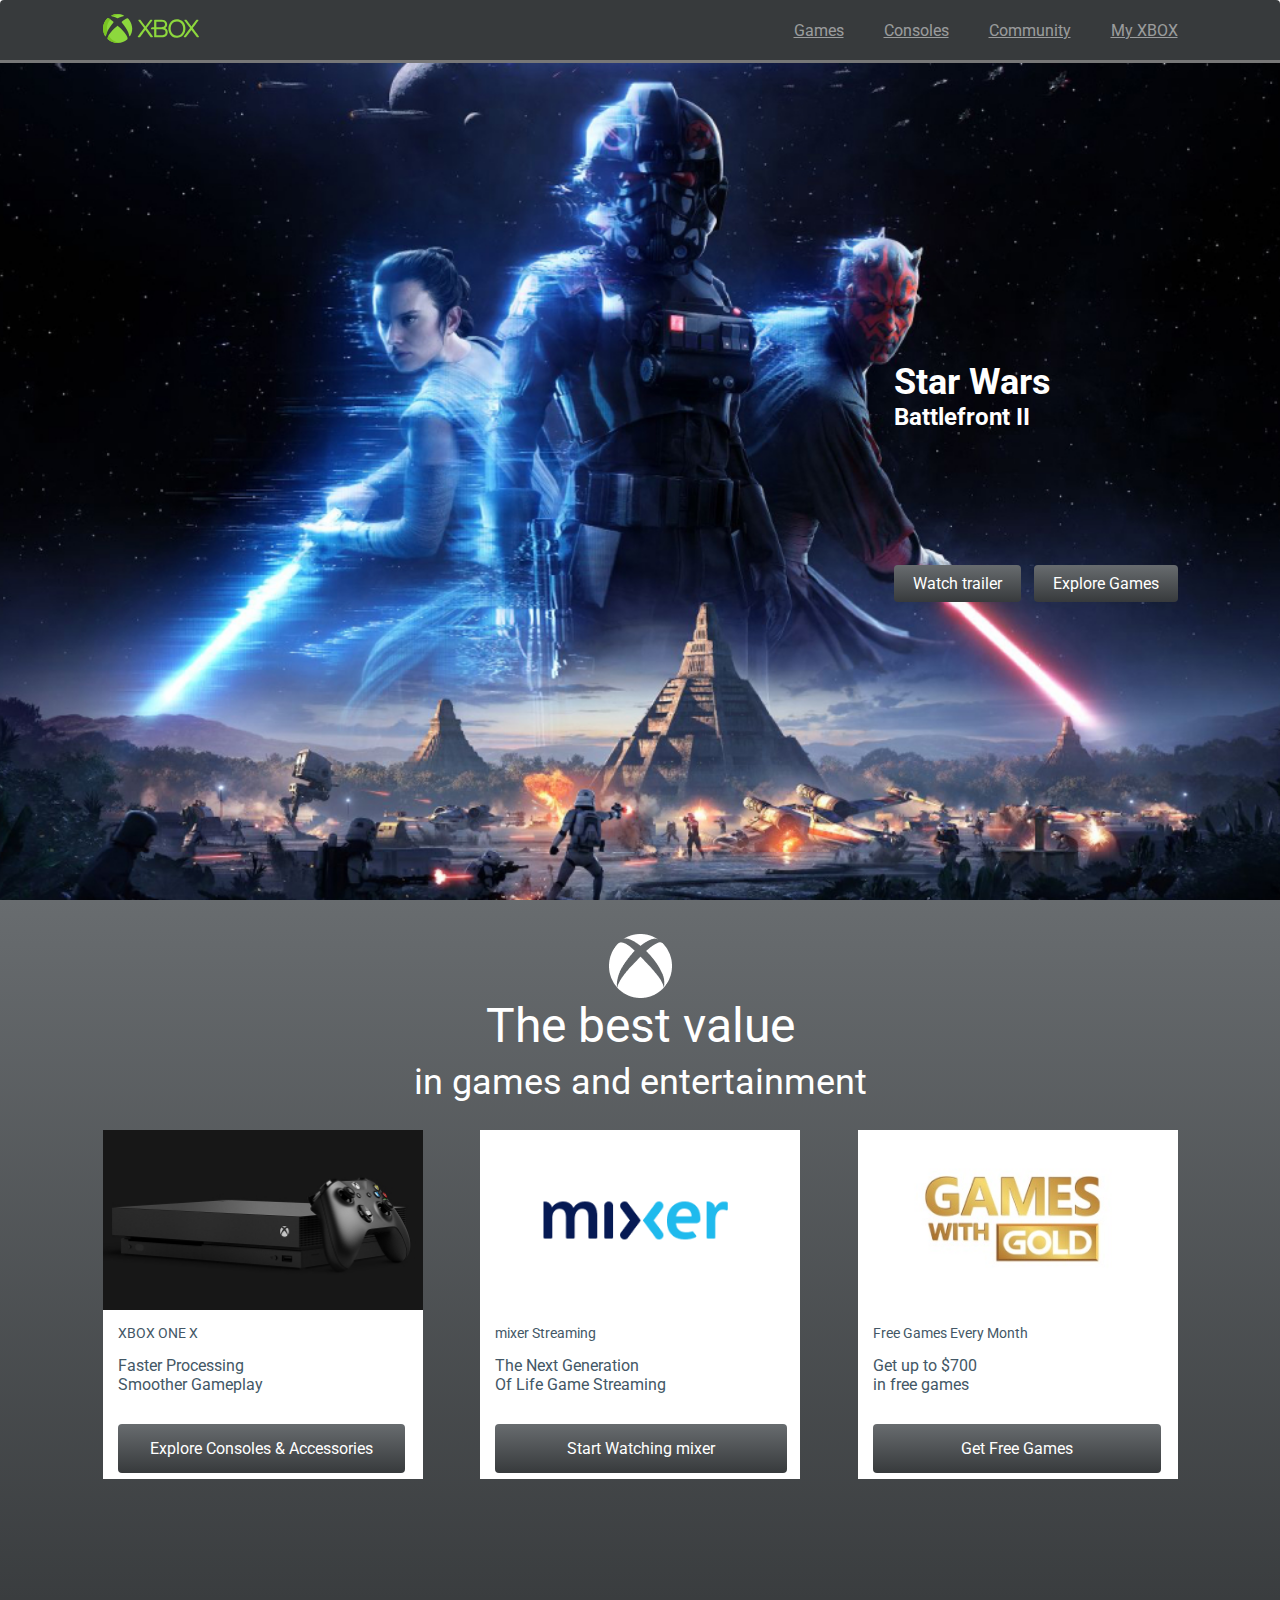
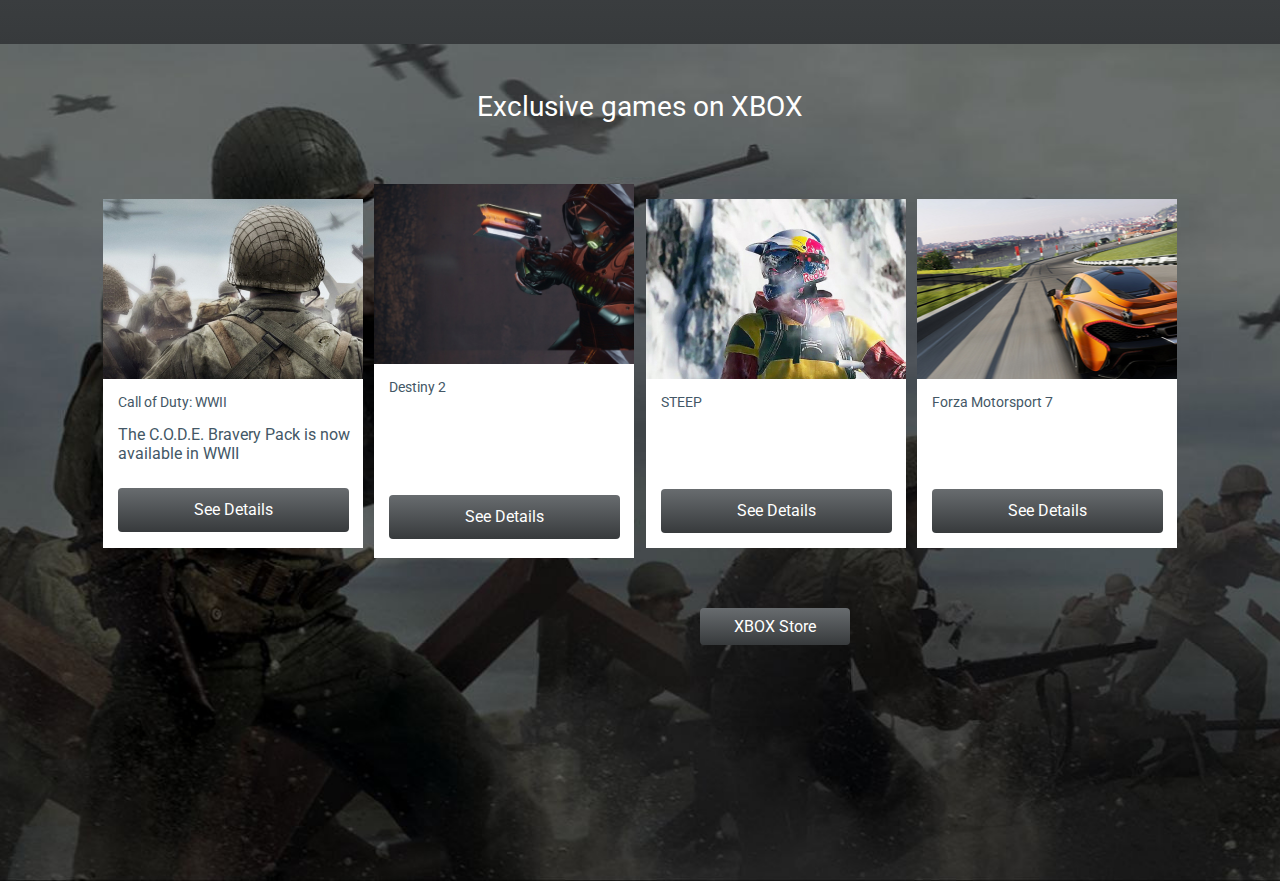
==== index.html @ b5727499 "sohranenie2" ====
<!DOCTYPE html>
<html lang="en">

<head>
  <meta charset="UTF-8">
  <meta http-equiv="X-UA-Compatible" content="IE=edge">
  <meta name="viewport" content="width=device-width, initial-scale=1.0">
  <title>XBox</title>
  <link rel="shortcut icon" href="image//favicon.png" type="image/x-icon">
  <link rel="preconnect" href="https://fonts.googleapis.com">
  <link rel="preconnect" href="https://fonts.gstatic.com" crossorigin>
  <link
    href="https://fonts.googleapis.com/css2?family=Noto+Serif:ital,wght@0,700;1,400&family=Roboto:wght@400;700&display=swap"
    rel="stylesheet">
  <link rel="stylesheet" href="css/style.css">

</head>

<body>

  <header class="header">
    <div class="container-header">

      <button class="menu-icon"><span></span></button>

      <a class="header-logo" href="index.html"><img class="header-image" src="image/logo.svg" alt="logo"></a>
      <div class="menu">
        <nav class="menu-body">
          <ul class="menu-list">
            <li class="menu-item"> <a class="menu-link" href="#">Games</a></li>
            <li class="menu-item"> <a class="menu-link" href="#">Consoles</a></li>
            <li class="menu-item"> <a class="menu-link" href="#">Community</a></li>
            <li class="menu-item"> <a class="menu-link" href="#">My XBOX</a></li>
          </ul>
        </nav>
      </div>
    </div>
  </header>

  <main class="main">
    <section class="promo">
      <div class="container-promo">
        <div class="promo__content">
          <h1 class="promo__title">Star Wars <span>Battlefront II</span> </h1>
          <div class="block-promo-buttons">
            <a href="" class="promo-button">Watch trailer</a>
            <a href="" class="promo-button">Explore Games</a>
          </div>
        </div>
      </div>
    </section>

    <section class="best">
      <div class="container">

        <img src="image/Shape.png" alt="logo" class="best-logo">
        <h2 class="best-title">The best value <span>in games and entertainment</span> </h2>

        <div class="best-info">

          <div class="best-cart">
            <div class="best-cart-imge"></div>
            <p class="best-cart-titlee">XBOX ONE X</p>
            <p class="best-cart-texte">Faster Processing <span>Smoother Gameplay</span></p>
            <div class="best-cart-buttonse">
              <a href="" class="best-cart-buttone">Explore Consoles & Accessories</a>
            </div>

          </div>

          <div class="best-cart">
            <div class="best-cart-imgq"></div>
            <p class="best-cart-titleq">mixer Streaming</p>
            <p class="best-cart-textq">The Next Generation <span>Of Life Game Streaming</span></p>
            <div class="best-cart-buttonsq">
              <a href="" class="best-cart-buttonq">Start Watching mixer</a>
            </div>
          </div>

          <div class="best-cart">
            <div class="best-cart-imgw"></div>
            <p class="best-cart-titlew">Free Games Every Month</p>
            <p class="best-cart-textw">Get up to $700 <span>in free games</span></p>
            <div class="best-cart-buttonsw">
              <a href="" class="best-cart-buttonw">Get Free Games</a>
            </div>
          </div>

        </div>
      </div>

    </section>

    <section class="Exclusive">
      <div class="container-exclusive">

        <h2 class="Exclusive-Title">Exclusive games on XBOX</h2>

        <div class="Exclusivet-info">

          <div class="Exclusive-cart">
            <div class="Exclusive-cart-imge"></div>
            <p class="Exclusive-cart-titlee">Call of Duty: WWII</p>
            <p class="Exclusive-cart-texte">The C.O.D.E. Bravery Pack <span>is now available in WWII </span></p>
            <div class="Exclusive-cart-buttonse">
              <a href="" class="Exclusive-cart-buttone">See Details</a>
            </div>
          </div>

          <div class="Exclusive-cartb">
            <div class="Exclusive-cart-imgb"></div>
            <p class="Exclusive-cart-titleb">Destiny 2</p>
            <div class="Exclusive-cart-buttonsb">
              <a href="" class="Exclusive-cart-buttonb">See Details</a>
            </div>
          </div>

          <div class="Exclusive-cart">
            <div class="Exclusive-cart-imgf"></div>
            <p class="Exclusive-cart-titlef">STEEP</p>
            <div class="Exclusive-cart-buttonsf">
              <a href="" class="Exclusive-cart-buttonf">See Details</a>
            </div>
          </div>

          <div class="Exclusive-cart">
            <div class="Exclusive-cart-imgm"></div>
            <p class="Exclusive-cart-titlem">Forza Motorsport 7</p>
            <div class="Exclusive-cart-buttonsm">
              <a href="" class="Exclusive-cart-buttonm">See Details</a>
            </div>
          </div>

        </div>
      </div>

      <div class="Exclusive-link-button">
        <a href="" class="Exclusive-link">XBOX Store</a>
      </div>

    </section>

  </main>

  <script src="js/script.js"></script>

  <footer class="footer">

  </footer>

</body>

</html>
---- css/style.css ----
/* font-family: 'Noto Serif', serif;
font-family: 'Roboto', sans-serif; */

* {
  margin: 0;
  padding: 0;
  box-sizing: border-box;
}

body {
  font-family: "Roboto", sans-serif;
}

.a {
  font-family: inherit;
}

.header {
  background: #373a3c;
  border-radius: 4px 4px 0 0;
  border-bottom: 3px solid #777;
}

.container-header {
  max-width: 1105px;
  margin: 0 auto;
  padding: 0 15px;
  display: flex;
  align-items: center;
  justify-content: space-between;
  height: 60px;
}

/*
.header-logo {
}

.header-image {
}

.menu {
}

.menu-body {
}
*/

.menu-list {
  display: flex;
  align-items: center;
}

.menu-item {
  list-style: none;
  margin-left: 40px;
}

.menu-link {
  font-size: 16px;
  line-height: 16px;
  color: rgba(255, 255, 255, 0.5);
  transition: all 0.5s ease 0;
  text-emphasis: none;
}

.menu-link:hover {
  color: white;
  text-shadow: 0 0 5px white;
}

.promo {
  background: url(../image/bg2.jpg) no-repeat center / cover;
  height: calc(100vh - 63px);
}

.container-promo {
  max-width: 1105px;
  margin: 0 auto;
  padding: 0 15px;
  height: 100%;
  display: flex;
  align-items: center;
  justify-content: flex-end;
}

.promo__title {
  font-size: 36px;
  line-height: 42px;
  color: #ffffff;
  margin-bottom: 134px;
}
.promo__title span {
  display: block;
  font-size: 24px;
  line-height: 28px;
}

.block-promo-buttons {
  display: flex;
  align-items: center;
  column-gap: 13px;
}

.promo-button {
  padding: 8px 19px;
  background: linear-gradient(180deg, #686c6f 0%, #373a3c 100%);
  border-radius: 4px;
  font-size: 16px;
  line-height: 21px;
  color: #ffffff;
  text-decoration: none;
  transition: all 0.5s ease 0;
}

.promo-button:hover {
  background: linear-gradient(180deg, #8dd83d 0%, #8dd83d 100%);
}

.best {
  padding: 34px 0 165px 0;
  background: linear-gradient(180deg, #686c6f 0%, #373a3c 100%);
}

.best-logo {
  display: block;
  margin: 0 auto;
}

.best-title {
  text-align: center;
  font-size: 48px;
  line-height: 56px;
  color: #ffffff;
  font-weight: 400;
}

.best-title span {
  display: block;
  font-size: 36px;
}

.container {
  max-width: 1105px;
  margin: 0 auto;
  padding: 0 15px;
}

.best-info {
  display: flex;
  justify-content: space-between;
}

.best-cart-imge {
  height: 180px;
  margin-bottom: 15px;
  background: url(../image/xbox-one-x.jpg) no-repeat center / cover;
}

.best-cart-imgq {
  height: 180px;
  margin-bottom: 15px;
  background: url(../image/mixer-logo.jpg) no-repeat center / cover;
}

.best-cart-imgw {
  height: 180px;
  margin-bottom: 15px;
  background: url(../image/1c93fdc8-0f06-4f34-a54c-7ac2a45c58ae.jpg) no-repeat
    center / cover;
}

.best-cart-texte {
  color: #435766;
  margin-left: 15px;
  padding-top: 15px;
}

.best-cart-textq {
  color: #435766;
  margin-left: 15px;
  padding-top: 15px;
}

.best-cart-textw {
  color: #435766;
  margin-left: 15px;
  padding-top: 15px;
}

.best-cart {
  margin-top: 20px;
  flex: 0 0 320px;
  background: #fff;
}

.best-cart-titlee {
  margin-left: 15px;
  color: #435766;
  font-size: 14px;
}

.best-cart-titleq {
  margin-left: 15px;
  color: #435766;
  font-size: 14px;
}

.best-cart-titlew {
  margin-left: 15px;
  color: #435766;
  font-size: 14px;
}

.best-cart-texte span {
  display: block;
  padding-bottom: 25px;
}

.best-cart-textq span {
  display: block;
  padding-bottom: 25px;
}

.best-cart-textw span {
  display: block;
  padding-bottom: 25px;
}

.best-cart-buttonw {
  padding: 15px 88px;
  background: linear-gradient(180deg, #686c6f 0%, #373a3c 100%);
  border-radius: 4px;
  font-size: 16px;
  line-height: 60px;
  color: #ffffff;
  text-decoration: none;
  transition: all 0.5s ease 0;
  margin-left: 15px;
}

.best-cart-buttonq {
  padding: 15px 72px;
  background: linear-gradient(180deg, #686c6f 0%, #373a3c 100%);
  border-radius: 4px;
  font-size: 16px;
  line-height: 60px;
  color: #ffffff;
  text-decoration: none;
  transition: all 0.5s ease 0;
  margin-left: 15px;
}

.best-cart-buttone {
  padding: 15px 32px;
  background: linear-gradient(180deg, #686c6f 0%, #373a3c 100%);
  border-radius: 4px;
  font-size: 16px;
  line-height: 60px;
  color: #ffffff;
  text-decoration: none;
  transition: all 0.5s ease 0;
  margin-left: 15px;
}

.best-cart-buttone:hover {
  background: linear-gradient(180deg, #8dd83d 0%, #8dd83d 100%);
}

.best-cart-buttonq:hover {
  background: linear-gradient(180deg, #8dd83d 0%, #8dd83d 100%);
}

.best-cart-buttonw:hover {
  background: linear-gradient(180deg, #8dd83d 0%, #8dd83d 100%);
}

.Exclusive {
  background: url(../image/Rectanglehh.jpg) no-repeat center / cover;
  height: calc(100vh - 63px);
}

.container-exclusive {
  max-width: 1105px;
  margin: 0 auto;
  padding: 0 15px;
}

.Exclusive-Title {
  text-align: center;
  font-size: 28px;
  line-height: 125px;
  color: #ffffff;
  font-weight: 400;
}

.Exclusivet-info {
  display: flex;
  justify-content: space-between;
}

.Exclusive-cart {
  margin-top: 30px;
  flex: 0 0 260px;
  background: #fff;
  margin-bottom: 10px;
}

.Exclusive-cartb {
  margin-top: 15px;
  flex: 0 0 260px;
  background: #fff;
}

.Exclusive-cart-imge {
  height: 180px;
  margin-bottom: 15px;
  background: url(../image/img.jpg) no-repeat center / cover;
}

.Exclusive-cart-buttonse {
  display: flex;
  align-items: center;
  column-gap: 13px;
}

.Exclusive-cart-titlee {
  margin-left: 15px;
  color: #435766;
  font-size: 14px;
}

.Exclusive-cart-texte {
  color: #435766;
  margin-left: 15px;
  padding-top: 15px;
}

.Exclusive-cart-buttone {
  padding: 1px 76px;
  margin-top: 25px;
  background: linear-gradient(180deg, #686c6f 0%, #373a3c 100%);
  border-radius: 4px;
  font-size: 16px;
  line-height: 42px;
  color: #ffffff;
  text-decoration: none;
  transition: all 0.5s ease 0;
  margin-left: 15px;
  margin-bottom: 15px;
}

.Exclusive-cart-buttone:hover {
  background: linear-gradient(180deg, #8dd83d 0%, #8dd83d 100%);
}

/*--------------------------------------------------------------------------------------------------------------------------*/

.Exclusive-cart-imgb {
  height: 180px;
  margin-bottom: 15px;
  background: url(../image/imgl.jpg) no-repeat center / cover;
}

.Exclusive-cart-buttonsb {
  display: flex;
  align-items: center;
  column-gap: 13px;
}

.Exclusive-cart-titleb {
  margin-left: 15px;
  color: #435766;
  font-size: 14px;
}

.Exclusive-cart-buttonb {
  padding: 1px 76px;
  margin-top: 100px;
  background: linear-gradient(180deg, #686c6f 0%, #373a3c 100%);
  border-radius: 4px;
  font-size: 16px;
  line-height: 42px;
  color: #ffffff;
  text-decoration: none;
  transition: all 0.5s ease 0;
  margin-left: 15px;
  margin-bottom: 15px;
}

.Exclusive-cart-buttonb:hover {
  background: linear-gradient(180deg, #8dd83d 0%, #8dd83d 100%);
}

/*--------------------------------------------------------------------------------------------------------------------------*/

.Exclusive-cart-imgf {
  height: 180px;
  margin-bottom: 15px;
  background: url(../image/imgk.jpg) no-repeat center / cover;
}

.Exclusive-cart-buttonsf {
  display: flex;
  align-items: center;
  column-gap: 13px;
}

.Exclusive-cart-titlef {
  margin-left: 15px;
  color: #435766;
  font-size: 14px;
}

.Exclusive-cart-buttonf {
  padding: 1px 76px;
  margin-top: 78.5px;
  background: linear-gradient(180deg, #686c6f 0%, #373a3c 100%);
  border-radius: 4px;
  font-size: 16px;
  line-height: 42px;
  color: #ffffff;
  text-decoration: none;
  transition: all 0.5s ease 0;
  margin-left: 15px;
  margin-bottom: 15px;
}

.Exclusive-cart-buttonf:hover {
  background: linear-gradient(180deg, #8dd83d 0%, #8dd83d 100%);
}

/*--------------------------------------------------------------------------------------------------------------------------*/

.Exclusive-cart-imgm {
  height: 180px;
  margin-bottom: 15px;
  background: url(../image/imgj.jpg) no-repeat center / cover;
}

.Exclusive-cart-buttonsm {
  display: flex;
  align-items: center;
  column-gap: 13px;
}

.Exclusive-cart-titlem {
  margin-left: 15px;
  color: #435766;
  font-size: 14px;
}

.Exclusive-cart-buttonm {
  padding: 1px 76px;
  margin-top: 78.5px;
  background: linear-gradient(180deg, #686c6f 0%, #373a3c 100%);
  border-radius: 4px;
  font-size: 16px;
  line-height: 42px;
  color: #ffffff;
  text-decoration: none;
  transition: all 0.5s ease 0;
  margin-left: 15px;
  margin-bottom: 15px;
}

.Exclusive-cart-buttonm:hover {
  background: linear-gradient(180deg, #8dd83d 0%, #8dd83d 100%);
}

/*--------------------------------------------------------------------------------------------------------------------------*/

.Exclusive-link-button {
  display: flex;
  align-items: center;
  column-gap: 13px;
}

.Exclusive-link {
  margin-top: 50px;
  margin-left: 700px;
  padding: 8px 34px;
  background: linear-gradient(180deg, #686c6f 0%, #373a3c 100%);
  border-radius: 4px;
  font-size: 16px;
  line-height: 21px;
  color: #ffffff;
  text-decoration: none;
  transition: all 0.5s ease 0;
}

.Exclusive-link:hover {
  background: linear-gradient(180deg, #8dd83d 0%, #8dd83d 100%);
}

.menu-icon {
  display: none;
  flex: 0 0 30px;
  height: 18px;
  position: relative;
  background: none;
  border: none;
  cursor: pointer;
}

.menu-icon span,
.menu-icon::before,
.menu-icon::after {
  width: 100%;
  height: 2px;
  position: absolute;
  left: 0;
  z-index: 10;
  background: #ffffff;
  transition: all 0.5s ease 0s;
}

.menu-icon span {
  top: 50%;
  transform: translate(0, -50%);
}

.menu-icon::before,
.menu-icon::after {
  content: "";
}

.menu-icon::before {
  top: 0;
}

.menu-icon::after {
  bottom: 0;
}

.menu-icon.active span {
  transform: scale(0);
}

.menu-icon.active::before {
  top: 50%;
  transform: translate(0, 50%) rotate(-45deg);
}

.menu-icon.active::after {
  top: 50%;
  transform: translate(0, 50%) rotate(45deg);
}

@media (max-width: 750px) {
  .menu-icon {
    display: block;
  }
  .menu-body {
    position: fixed;
    top: -100%;
    left: 0;
    z-index: 1;
    width: 100%;
    height: 100%;
    background: #000;
    transition: all 0.5s ease 0s;
  }
  .menu-body.active {
    top: 0;
  }
  .menu-list {
    display: block;
    padding-top: 70px;
  }

  .menu-item {
    text-align: center;
  }
}
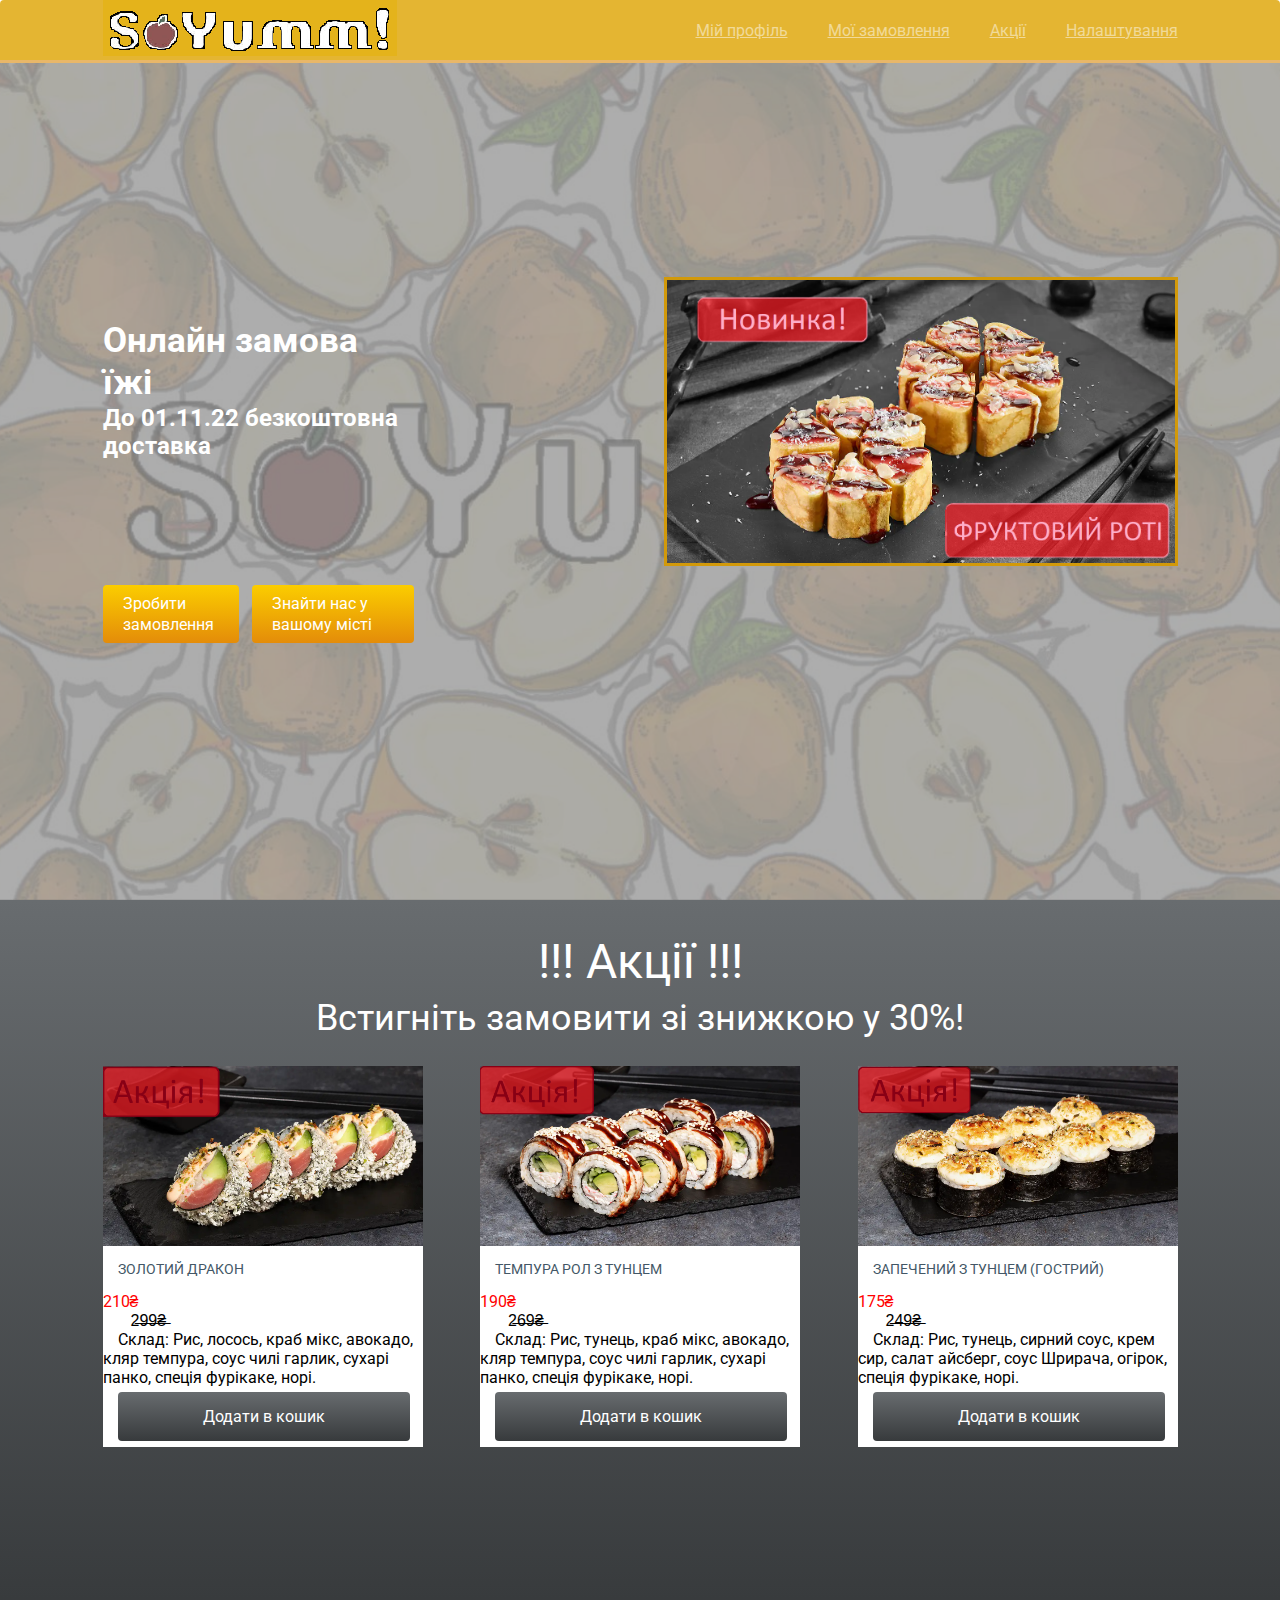
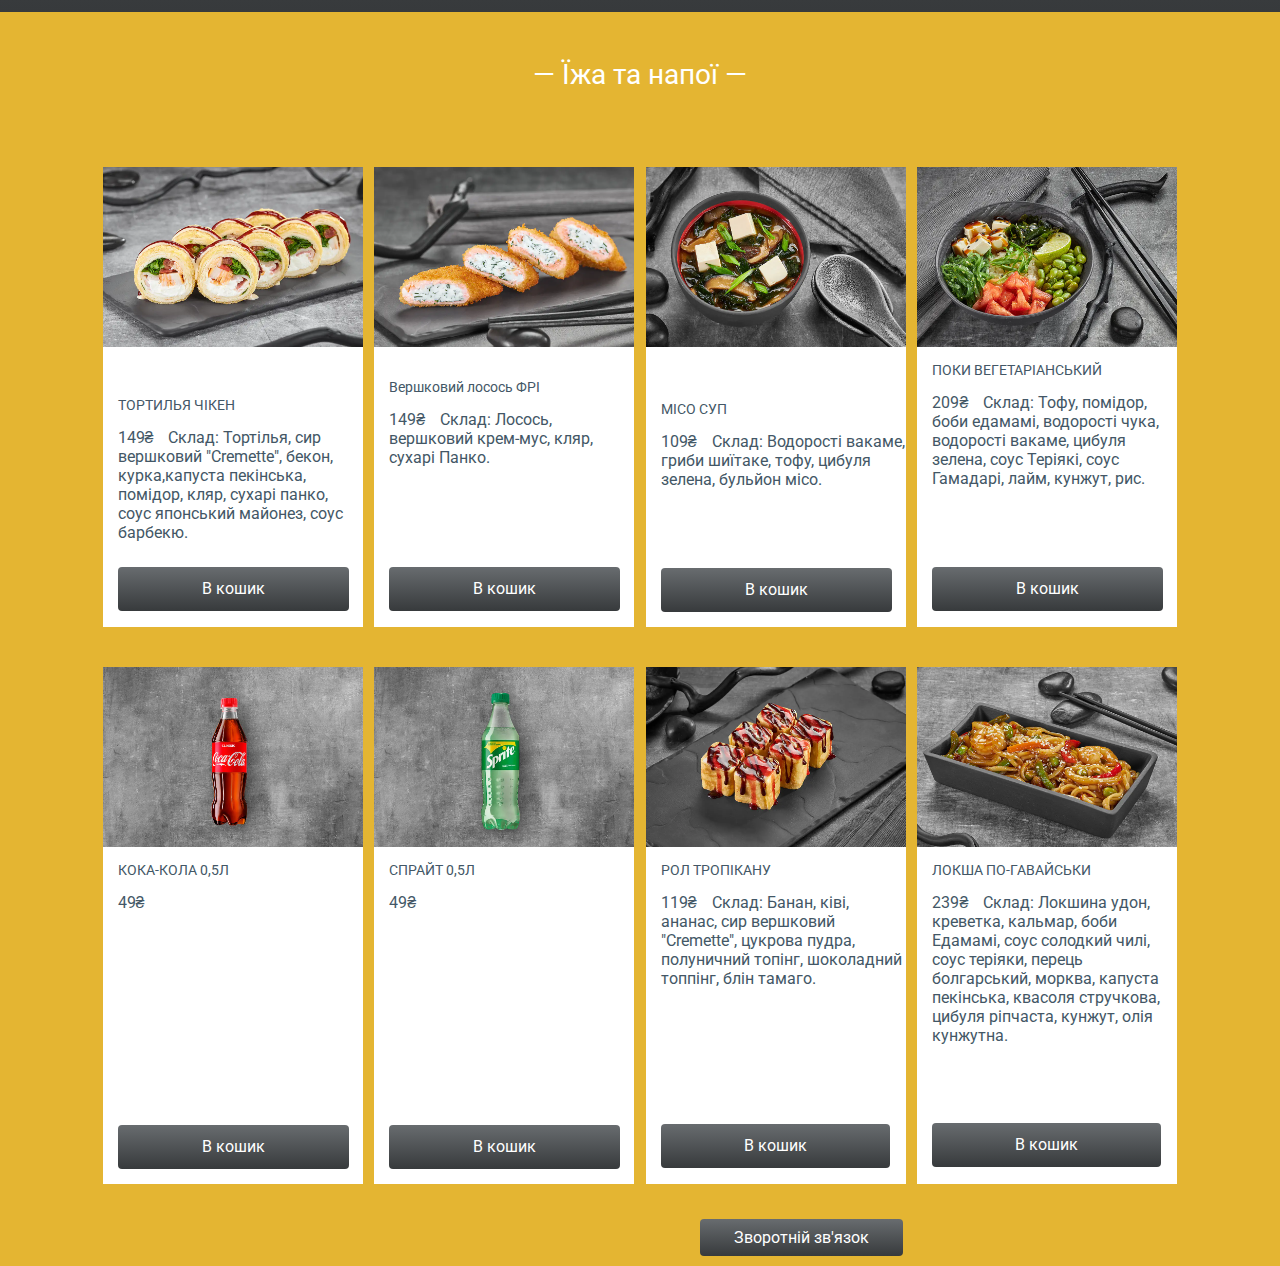
==== commit 09867664: "setting" ====
--- a/index.html
+++ b/index.html
@@ -5,8 +5,8 @@
   <meta charset="UTF-8">
   <meta http-equiv="X-UA-Compatible" content="IE=edge">
   <meta name="viewport" content="width=device-width, initial-scale=1.0">
-  <title>XBox</title>
-  <link rel="shortcut icon" href="image//favicon.png" type="image/x-icon">
+  <title>SoYumm!</title>
+  <link rel="shortcut icon" href="image/photo_2022-10-21_19-31-06.png" type="image/x-icon">
   <link rel="preconnect" href="https://fonts.googleapis.com">
   <link rel="preconnect" href="https://fonts.gstatic.com" crossorigin>
   <link
@@ -23,14 +23,14 @@
 
       <button class="menu-icon"><span></span></button>
 
-      <a class="header-logo" href="index.html"><img class="header-image" src="image/logo.svg" alt="logo"></a>
+      <a class="header-logo" href="index.html"><img class="header-image" src="image/Безымянный.png" alt="logo"></a>
       <div class="menu">
         <nav class="menu-body">
           <ul class="menu-list">
-            <li class="menu-item"> <a class="menu-link" href="#">Games</a></li>
-            <li class="menu-item"> <a class="menu-link" href="#">Consoles</a></li>
-            <li class="menu-item"> <a class="menu-link" href="#">Community</a></li>
-            <li class="menu-item"> <a class="menu-link" href="#">My XBOX</a></li>
+            <li class="menu-item"> <a class="menu-link" href="#" target="_blank">Мій профіль</a></li>
+            <li class="menu-item"> <a class="menu-link" href="#" target="_blank">Мої замовлення</a></li>
+            <li class="menu-item"> <a class="menu-link" href="#" target="_blank">Акції</a></li>
+            <li class="menu-item"> <a class="menu-link" href="#" target="_blank">Налаштування</a></li>
           </ul>
         </nav>
       </div>
@@ -41,48 +41,61 @@
     <section class="promo">
       <div class="container-promo">
         <div class="promo__content">
-          <h1 class="promo__title">Star Wars <span>Battlefront II</span> </h1>
+          <h1 class="promo__title">Онлайн замова їжі <span>До 01.11.22 безкоштовна доставка</span> </h1>
           <div class="block-promo-buttons">
-            <a href="" class="promo-button">Watch trailer</a>
-            <a href="" class="promo-button">Explore Games</a>
-          </div>
-        </div>
+            <a href="#" target="_blank" class="promo-button">Зробити замовлення</a>
+            <a href="#" target="_blank" class="promo-button">Знайти нас у вашому місті</a>
+          </div>
+        </div>
+        <img src="/image/SS4akc.png" alt="" class="imng">
       </div>
     </section>
+
 
     <section class="best">
       <div class="container">
 
-        <img src="image/Shape.png" alt="logo" class="best-logo">
-        <h2 class="best-title">The best value <span>in games and entertainment</span> </h2>
+        <h2 class="best-title">!!! Акції !!!<span>Встигніть замовити зі знижкою у 30%!</span>
+        </h2>
 
         <div class="best-info">
 
           <div class="best-cart">
             <div class="best-cart-imge"></div>
-            <p class="best-cart-titlee">XBOX ONE X</p>
-            <p class="best-cart-texte">Faster Processing <span>Smoother Gameplay</span></p>
+            <p class="best-cart-titlee">ЗОЛОТИЙ ДРАКОН</p>
+            <p class="best-cart-texte">
+            <div class="cnkr">210₴</div>
+            <div class="cnkhl">2̶9̶9̶₴̶</div> <span class="cnkh">Склад: Рис, лосось, краб мікс, авокадо, кляр темпура,
+              соус
+              чилі гарлик, сухарі панко, спеція фурікаке, норі.</span></p>
             <div class="best-cart-buttonse">
-              <a href="" class="best-cart-buttone">Explore Consoles & Accessories</a>
+              <a href="#" target="_blank" class="best-cart-buttone">Додати в кошик</a>
             </div>
 
           </div>
 
           <div class="best-cart">
             <div class="best-cart-imgq"></div>
-            <p class="best-cart-titleq">mixer Streaming</p>
-            <p class="best-cart-textq">The Next Generation <span>Of Life Game Streaming</span></p>
+            <p class="best-cart-titleq">ТЕМПУРА РОЛ З ТУНЦЕМ</p>
+            <p class="best-cart-textq">
+            <div class="cnkr">190₴</div>
+            <div class="cnkhl">2̶6̶9̶₴̶</div> <span class="cnkh">Склад: Рис, тунець, краб мікс, авокадо, кляр темпура,
+              соус чилі гарлик, сухарі панко, спеція фурікаке, норі.</span></p>
             <div class="best-cart-buttonsq">
-              <a href="" class="best-cart-buttonq">Start Watching mixer</a>
+              <a href="#" target="_blank" class="best-cart-buttonq">Додати в кошик</a>
             </div>
           </div>
 
           <div class="best-cart">
             <div class="best-cart-imgw"></div>
-            <p class="best-cart-titlew">Free Games Every Month</p>
-            <p class="best-cart-textw">Get up to $700 <span>in free games</span></p>
+            <p class="best-cart-titlew">ЗАПЕЧЕНИЙ З ТУНЦЕМ (ГОСТРИЙ)</p>
+            <p class="best-cart-textw">
+            <div class="cnkr">175₴</div>
+            <div class="cnkhl">2̶4̶9̶₴̶</div><span class="cnkh">Склад: Рис, тунець, сирний соус, крем сир, салат
+              айсберг,
+              соус Шрирача, огірок, спеція фурікаке, норі.</span></p>
             <div class="best-cart-buttonsw">
-              <a href="" class="best-cart-buttonw">Get Free Games</a>
+              <a href="#" target="_blank" class="best-cart-buttonw">Додати в кошик</a>
             </div>
           </div>
 
@@ -94,40 +107,97 @@
     <section class="Exclusive">
       <div class="container-exclusive">
 
-        <h2 class="Exclusive-Title">Exclusive games on XBOX</h2>
+        <h2 class="Exclusive-Title">— Їжа та напої —</h2>
 
         <div class="Exclusivet-info">
 
           <div class="Exclusive-cart">
             <div class="Exclusive-cart-imge"></div>
-            <p class="Exclusive-cart-titlee">Call of Duty: WWII</p>
-            <p class="Exclusive-cart-texte">The C.O.D.E. Bravery Pack <span>is now available in WWII </span></p>
+            <p class="Exclusive-cart-titlee">ТОРТИЛЬЯ ЧІКЕН</p>
+            <p class="Exclusive-cart-texte">149₴<span class="cnkh">Склад: Тортілья, сир вершковий "Cremette",
+                бекон, курка,капуста пекінська, помідор, кляр, сухарі панко, соус японський майонез, соус
+                барбекю.</span></p>
             <div class="Exclusive-cart-buttonse">
-              <a href="" class="Exclusive-cart-buttone">See Details</a>
-            </div>
-          </div>
-
-          <div class="Exclusive-cartb">
+              <a href="#" target="_blank" class="Exclusive-cart-buttone">В кошик</a>
+            </div>
+          </div>
+
+          <div class="Exclusive-cart">
             <div class="Exclusive-cart-imgb"></div>
-            <p class="Exclusive-cart-titleb">Destiny 2</p>
+            <p class="Exclusive-cart-titleb">Вершковий лосось ФРІ</p>
+            <p class="Exclusive-cart-texte">149₴<span class="cnkh">Склад: Лосось, вершковий крем-мус, кляр, сухарі
+                Панко.</span></p>
             <div class="Exclusive-cart-buttonsb">
-              <a href="" class="Exclusive-cart-buttonb">See Details</a>
+              <a href="#" target="_blank" class="Exclusive-cart-buttonb">В кошик</a>
             </div>
           </div>
 
           <div class="Exclusive-cart">
             <div class="Exclusive-cart-imgf"></div>
-            <p class="Exclusive-cart-titlef">STEEP</p>
+            <p class="Exclusive-cart-titlef">МІСО СУП</p>
+            <p class="Exclusive-cart-texte">109₴<span class="cnkh">Склад: Водорості вакаме, гриби шиїтаке, тофу, цибуля
+                зелена,
+                бульйон місо.</span></p>
             <div class="Exclusive-cart-buttonsf">
-              <a href="" class="Exclusive-cart-buttonf">See Details</a>
+              <a href="#" target="_blank" class="Exclusive-cart-buttonf">В кошик</a>
             </div>
           </div>
 
           <div class="Exclusive-cart">
             <div class="Exclusive-cart-imgm"></div>
-            <p class="Exclusive-cart-titlem">Forza Motorsport 7</p>
+            <p class="Exclusive-cart-titlem">ПОКИ ВЕГЕТАРІАНСЬКИЙ</p>
+            <p class="Exclusive-cart-texte">209₴<span class="cnkh">Склад: Тофу, помідор, боби едамамі, водорості чука,
+                водорості вакаме, цибуля зелена, соус Теріякі, соус Гамадарі, лайм, кунжут, рис.</span></p>
             <div class="Exclusive-cart-buttonsm">
-              <a href="" class="Exclusive-cart-buttonm">See Details</a>
+              <a href="#" target="_blank" class="Exclusive-cart-buttonm">В кошик</a>
+            </div>
+          </div>
+
+        </div>
+      </div>
+
+      <div class="container-exclusivev">
+
+        <div class="Exclusivet-infov">
+
+          <div class="Exclusive-cartv">
+            <div class="Exclusive-cart-imgev"></div>
+            <p class="Exclusive-cart-titlee">КОКА-КОЛА 0,5Л</p>
+            <p class="Exclusive-cart-textev">49₴</p>
+            <div class="Exclusive-cart-buttonsev">
+              <a href="#" target="_blank" class="Exclusive-cart-buttonev">В кошик</a>
+            </div>
+          </div>
+
+          <div class="Exclusive-cart">
+            <div class="Exclusive-cart-imgbv"></div>
+            <p class="Exclusive-cart-titlebv">СПРАЙТ 0,5Л</p>
+            <p class="Exclusive-cart-textev">49₴</p>
+            <div class="Exclusive-cart-buttonsbv">
+              <a href="#" target="_blank" class="Exclusive-cart-buttonbv">В кошик</a>
+            </div>
+          </div>
+
+          <div class="Exclusive-cartv">
+            <div class="Exclusive-cart-imgfv"></div>
+            <p class="Exclusive-cart-titlefv">РОЛ ТРОПІКАНУ</p>
+            <p class="Exclusive-cart-textev">119₴<span class="cnkh">Склад: Банан, ківі, ананас, сир вершковий
+                "Cremette",
+                цукрова пудра, полуничний топінг, шоколадний топпінг, блін тамаго.</span></p>
+            <div class="Exclusive-cart-buttonsfv">
+              <a href="#" target="_blank" class="Exclusive-cart-buttonfv">В кошик</a>
+            </div>
+          </div>
+
+          <div class="Exclusive-cartv">
+            <div class="Exclusive-cart-imgmv"></div>
+            <p class="Exclusive-cart-titlemv">ЛОКША ПО-ГАВАЙСЬКИ</p>
+            <p class="Exclusive-cart-textev">239₴<span class="cnkh">Склад: Локшина удон, креветка, кальмар, боби
+                Едамамі,
+                соус солодкий чилі, соус теріяки, перець болгарський, морква, капуста пекінська, квасоля стручкова,
+                цибуля ріпчаста, кунжут, олія кунжутна.</span></p>
+            <div class="Exclusive-cart-buttonsmv">
+              <a href="#" target="_blank" class="Exclusive-cart-buttonmv">В кошик</a>
             </div>
           </div>
 
@@ -135,7 +205,7 @@
       </div>
 
       <div class="Exclusive-link-button">
-        <a href="" class="Exclusive-link">XBOX Store</a>
+        <a href="#" target="_blank" class="Exclusive-link">Зворотній зв'язок</a>
       </div>
 
     </section>
@@ -144,10 +214,6 @@
 
   <script src="js/script.js"></script>
 
-  <footer class="footer">
-
-  </footer>
-
 </body>
 
 </html>--- a/css/style.css
+++ b/css/style.css
@@ -16,9 +16,9 @@
 }
 
 .header {
-  background: #373a3c;
+  background: #e4b532;
   border-radius: 4px 4px 0 0;
-  border-bottom: 3px solid #777;
+  border-bottom: 3px solid rgb(232, 183, 105);
 }
 
 .container-header {
@@ -31,20 +31,6 @@
   height: 60px;
 }
 
-/*
-.header-logo {
-}
-
-.header-image {
-}
-
-.menu {
-}
-
-.menu-body {
-}
-*/
-
 .menu-list {
   display: flex;
   align-items: center;
@@ -69,7 +55,8 @@
 }
 
 .promo {
-  background: url(../image/bg2.jpg) no-repeat center / cover;
+  background: url(../image/photo_2022-10-21_19-24-43.png) no-repeat center /
+    cover;
   height: calc(100vh - 63px);
 }
 
@@ -80,14 +67,13 @@
   height: 100%;
   display: flex;
   align-items: center;
-  justify-content: flex-end;
 }
 
 .promo__title {
-  font-size: 36px;
-  line-height: 42px;
-  color: #ffffff;
-  margin-bottom: 134px;
+  font-size: 35px;
+  line-height: 42px;
+  color: #ffffff;
+  margin-bottom: 125px;
 }
 .promo__title span {
   display: block;
@@ -102,8 +88,8 @@
 }
 
 .promo-button {
-  padding: 8px 19px;
-  background: linear-gradient(180deg, #686c6f 0%, #373a3c 100%);
+  padding: 8px 20px;
+  background: linear-gradient(180deg, #fbcd00 0%, #e48c09 100%);
   border-radius: 4px;
   font-size: 16px;
   line-height: 21px;
@@ -113,17 +99,12 @@
 }
 
 .promo-button:hover {
-  background: linear-gradient(180deg, #8dd83d 0%, #8dd83d 100%);
+  background: linear-gradient(180deg, #d2990a 0%, #c86d05 100%);
 }
 
 .best {
   padding: 34px 0 165px 0;
   background: linear-gradient(180deg, #686c6f 0%, #373a3c 100%);
-}
-
-.best-logo {
-  display: block;
-  margin: 0 auto;
 }
 
 .best-title {
@@ -153,20 +134,19 @@
 .best-cart-imge {
   height: 180px;
   margin-bottom: 15px;
-  background: url(../image/xbox-one-x.jpg) no-repeat center / cover;
+  background: url(../image/SS1akc.png) no-repeat center / cover;
 }
 
 .best-cart-imgq {
   height: 180px;
   margin-bottom: 15px;
-  background: url(../image/mixer-logo.jpg) no-repeat center / cover;
+  background: url(../image/SS2akc.png) no-repeat center / cover;
 }
 
 .best-cart-imgw {
   height: 180px;
   margin-bottom: 15px;
-  background: url(../image/1c93fdc8-0f06-4f34-a54c-7ac2a45c58ae.jpg) no-repeat
-    center / cover;
+  background: url(../image/SS3akc.png) no-repeat center / cover;
 }
 
 .best-cart-texte {
@@ -227,7 +207,7 @@
 }
 
 .best-cart-buttonw {
-  padding: 15px 88px;
+  padding: 15px 85px;
   background: linear-gradient(180deg, #686c6f 0%, #373a3c 100%);
   border-radius: 4px;
   font-size: 16px;
@@ -239,7 +219,7 @@
 }
 
 .best-cart-buttonq {
-  padding: 15px 72px;
+  padding: 15px 85px;
   background: linear-gradient(180deg, #686c6f 0%, #373a3c 100%);
   border-radius: 4px;
   font-size: 16px;
@@ -251,7 +231,7 @@
 }
 
 .best-cart-buttone {
-  padding: 15px 32px;
+  padding: 15px 85px;
   background: linear-gradient(180deg, #686c6f 0%, #373a3c 100%);
   border-radius: 4px;
   font-size: 16px;
@@ -263,20 +243,19 @@
 }
 
 .best-cart-buttone:hover {
-  background: linear-gradient(180deg, #8dd83d 0%, #8dd83d 100%);
+  background: linear-gradient(180deg, #f50707 0%, #de5606 100%);
 }
 
 .best-cart-buttonq:hover {
-  background: linear-gradient(180deg, #8dd83d 0%, #8dd83d 100%);
+  background: linear-gradient(180deg, #f50707 0%, #de5606 100%);
 }
 
 .best-cart-buttonw:hover {
-  background: linear-gradient(180deg, #8dd83d 0%, #8dd83d 100%);
+  background: linear-gradient(180deg, #f50707 0%, #de5606 100%);
 }
 
 .Exclusive {
-  background: url(../image/Rectanglehh.jpg) no-repeat center / cover;
-  height: calc(100vh - 63px);
+  background: #e4b532;
 }
 
 .container-exclusive {
@@ -305,16 +284,10 @@
   margin-bottom: 10px;
 }
 
-.Exclusive-cartb {
-  margin-top: 15px;
-  flex: 0 0 260px;
-  background: #fff;
-}
-
 .Exclusive-cart-imge {
   height: 180px;
-  margin-bottom: 15px;
-  background: url(../image/img.jpg) no-repeat center / cover;
+  margin-bottom: 49.5px;
+  background: url(../image/SS1dakc.png) no-repeat center / cover;
 }
 
 .Exclusive-cart-buttonse {
@@ -336,7 +309,7 @@
 }
 
 .Exclusive-cart-buttone {
-  padding: 1px 76px;
+  padding: 1px 84px;
   margin-top: 25px;
   background: linear-gradient(180deg, #686c6f 0%, #373a3c 100%);
   border-radius: 4px;
@@ -357,8 +330,8 @@
 
 .Exclusive-cart-imgb {
   height: 180px;
-  margin-bottom: 15px;
-  background: url(../image/imgl.jpg) no-repeat center / cover;
+  margin-bottom: 32px;
+  background: url(../image/SS2dakc.png) no-repeat center / cover;
 }
 
 .Exclusive-cart-buttonsb {
@@ -374,7 +347,7 @@
 }
 
 .Exclusive-cart-buttonb {
-  padding: 1px 76px;
+  padding: 1px 84px;
   margin-top: 100px;
   background: linear-gradient(180deg, #686c6f 0%, #373a3c 100%);
   border-radius: 4px;
@@ -395,8 +368,8 @@
 
 .Exclusive-cart-imgf {
   height: 180px;
-  margin-bottom: 15px;
-  background: url(../image/imgk.jpg) no-repeat center / cover;
+  margin-bottom: 54px;
+  background: url(../image/SS3dakc.png) no-repeat center / cover;
 }
 
 .Exclusive-cart-buttonsf {
@@ -412,7 +385,7 @@
 }
 
 .Exclusive-cart-buttonf {
-  padding: 1px 76px;
+  padding: 1px 84px;
   margin-top: 78.5px;
   background: linear-gradient(180deg, #686c6f 0%, #373a3c 100%);
   border-radius: 4px;
@@ -434,7 +407,7 @@
 .Exclusive-cart-imgm {
   height: 180px;
   margin-bottom: 15px;
-  background: url(../image/imgj.jpg) no-repeat center / cover;
+  background: url(../image/SS4dakc.png) no-repeat center / cover;
 }
 
 .Exclusive-cart-buttonsm {
@@ -450,7 +423,7 @@
 }
 
 .Exclusive-cart-buttonm {
-  padding: 1px 76px;
+  padding: 1px 84px;
   margin-top: 78.5px;
   background: linear-gradient(180deg, #686c6f 0%, #373a3c 100%);
   border-radius: 4px;
@@ -476,7 +449,8 @@
 }
 
 .Exclusive-link {
-  margin-top: 50px;
+  margin-top: 25px;
+  margin-bottom: 10px;
   margin-left: 700px;
   padding: 8px 34px;
   background: linear-gradient(180deg, #686c6f 0%, #373a3c 100%);
@@ -572,3 +546,229 @@
     text-align: center;
   }
 }
+
+.cnkr {
+  color: red;
+}
+
+.cnkh {
+  margin-left: 15px;
+}
+
+.cnkhl {
+  margin-left: 28px;
+}
+
+.imng {
+  width: 514px;
+  margin-left: 250px;
+  margin-bottom: 120px;
+  border: 3px solid #d2990a;
+}
+
+.container-exclusivev {
+  max-width: 1105px;
+  margin: 0 auto;
+  padding: 0 15px;
+}
+
+.Exclusive-Titlev {
+  text-align: center;
+  font-size: 28px;
+  line-height: 125px;
+  color: #ffffff;
+  font-weight: 400;
+}
+
+.Exclusivet-infov {
+  display: flex;
+  justify-content: space-between;
+}
+
+.Exclusive-cartv {
+  margin-top: 30px;
+  flex: 0 0 260px;
+  background: #fff;
+  margin-bottom: 10px;
+}
+
+.Exclusive-cartbv {
+  margin-top: 15px;
+  flex: 0 0 260px;
+  background: #fff;
+}
+
+.Exclusive-cart-imgev {
+  height: 180px;
+  margin-bottom: 15px;
+  background: url(../image/SS8dakc.png) no-repeat center / cover;
+}
+
+.Exclusive-cart-buttonsev {
+  display: flex;
+  align-items: center;
+  column-gap: 13px;
+}
+
+.Exclusive-cart-textev {
+  color: #435766;
+  margin-left: 15px;
+  padding-top: 15px;
+}
+
+.Exclusive-cart-buttonev {
+  padding: 1px 84px;
+  margin-top: 213px;
+  background: linear-gradient(180deg, #686c6f 0%, #373a3c 100%);
+  border-radius: 4px;
+  font-size: 16px;
+  line-height: 42px;
+  color: #ffffff;
+  text-decoration: none;
+  transition: all 0.5s ease 0;
+  margin-left: 15px;
+  margin-bottom: 15px;
+}
+
+.Exclusive-cart-buttonev:hover {
+  background: linear-gradient(180deg, #8dd83d 0%, #8dd83d 100%);
+}
+
+/*--------------------------------------------------------------------------------------------------------------------------*/
+
+.Exclusive-cart-imgbv {
+  height: 180px;
+  margin-bottom: 15px;
+  background: url(../image/SS7dakc.png) no-repeat center / cover;
+}
+
+.Exclusive-cart-buttonsbv {
+  display: flex;
+  align-items: center;
+  column-gap: 13px;
+}
+
+.Exclusive-cart-titlebv {
+  margin-left: 15px;
+  color: #435766;
+  font-size: 14px;
+}
+
+.Exclusive-cart-buttonbv {
+  padding: 1px 84px;
+  margin-top: 213px;
+  background: linear-gradient(180deg, #686c6f 0%, #373a3c 100%);
+  border-radius: 4px;
+  font-size: 16px;
+  line-height: 42px;
+  color: #ffffff;
+  text-decoration: none;
+  transition: all 0.5s ease 0;
+  margin-left: 15px;
+  margin-bottom: 15px;
+}
+
+.Exclusive-cart-buttonbv:hover {
+  background: linear-gradient(180deg, #8dd83d 0%, #8dd83d 100%);
+}
+
+/*--------------------------------------------------------------------------------------------------------------------------*/
+
+.Exclusive-cart-imgfv {
+  height: 180px;
+  margin-bottom: 15px;
+  background: url(../image/SS6dakc.png) no-repeat center / cover;
+}
+
+.Exclusive-cart-buttonsfv {
+  display: flex;
+  align-items: center;
+  column-gap: 13px;
+}
+
+.Exclusive-cart-titlefv {
+  margin-left: 15px;
+  color: #435766;
+  font-size: 14px;
+}
+
+.Exclusive-cart-buttonfv {
+  padding: 1px 83px;
+  margin-top: 136px;
+  background: linear-gradient(180deg, #686c6f 0%, #373a3c 100%);
+  border-radius: 4px;
+  font-size: 16px;
+  line-height: 42px;
+  color: #ffffff;
+  text-decoration: none;
+  transition: all 0.5s ease 0;
+  margin-left: 15px;
+  margin-bottom: 15px;
+}
+
+.Exclusive-cart-buttonfv:hover {
+  background: linear-gradient(180deg, #8dd83d 0%, #8dd83d 100%);
+}
+
+/*--------------------------------------------------------------------------------------------------------------------------*/
+
+.Exclusive-cart-imgmv {
+  height: 180px;
+  margin-bottom: 15px;
+  background: url(../image/SS5dakc.png) no-repeat center / cover;
+}
+
+.Exclusive-cart-buttonsmv {
+  display: flex;
+  align-items: center;
+  column-gap: 13px;
+}
+
+.Exclusive-cart-titlemv {
+  margin-left: 15px;
+  color: #435766;
+  font-size: 14px;
+}
+
+.Exclusive-cart-buttonmv {
+  padding: 1px 83px;
+  margin-top: 78.5px;
+  background: linear-gradient(180deg, #686c6f 0%, #373a3c 100%);
+  border-radius: 4px;
+  font-size: 16px;
+  line-height: 42px;
+  color: #ffffff;
+  text-decoration: none;
+  transition: all 0.5s ease 0;
+  margin-left: 15px;
+  margin-bottom: 15px;
+}
+
+.Exclusive-cart-buttonmv:hover {
+  background: linear-gradient(180deg, #8dd83d 0%, #8dd83d 100%);
+}
+
+/*--------------------------------------------------------------------------------------------------------------------------*/
+
+.Exclusive-link-buttonv {
+  display: flex;
+  align-items: center;
+  column-gap: 13px;
+}
+
+.Exclusive-linkv {
+  margin-top: 50px;
+  margin-left: 700px;
+  padding: 8px 34px;
+  background: linear-gradient(180deg, #686c6f 0%, #373a3c 100%);
+  border-radius: 4px;
+  font-size: 16px;
+  line-height: 21px;
+  color: #ffffff;
+  text-decoration: none;
+  transition: all 0.5s ease 0;
+}
+
+.Exclusive-linkv:hover {
+  background: linear-gradient(180deg, #8dd83d 0%, #8dd83d 100%);
+}
